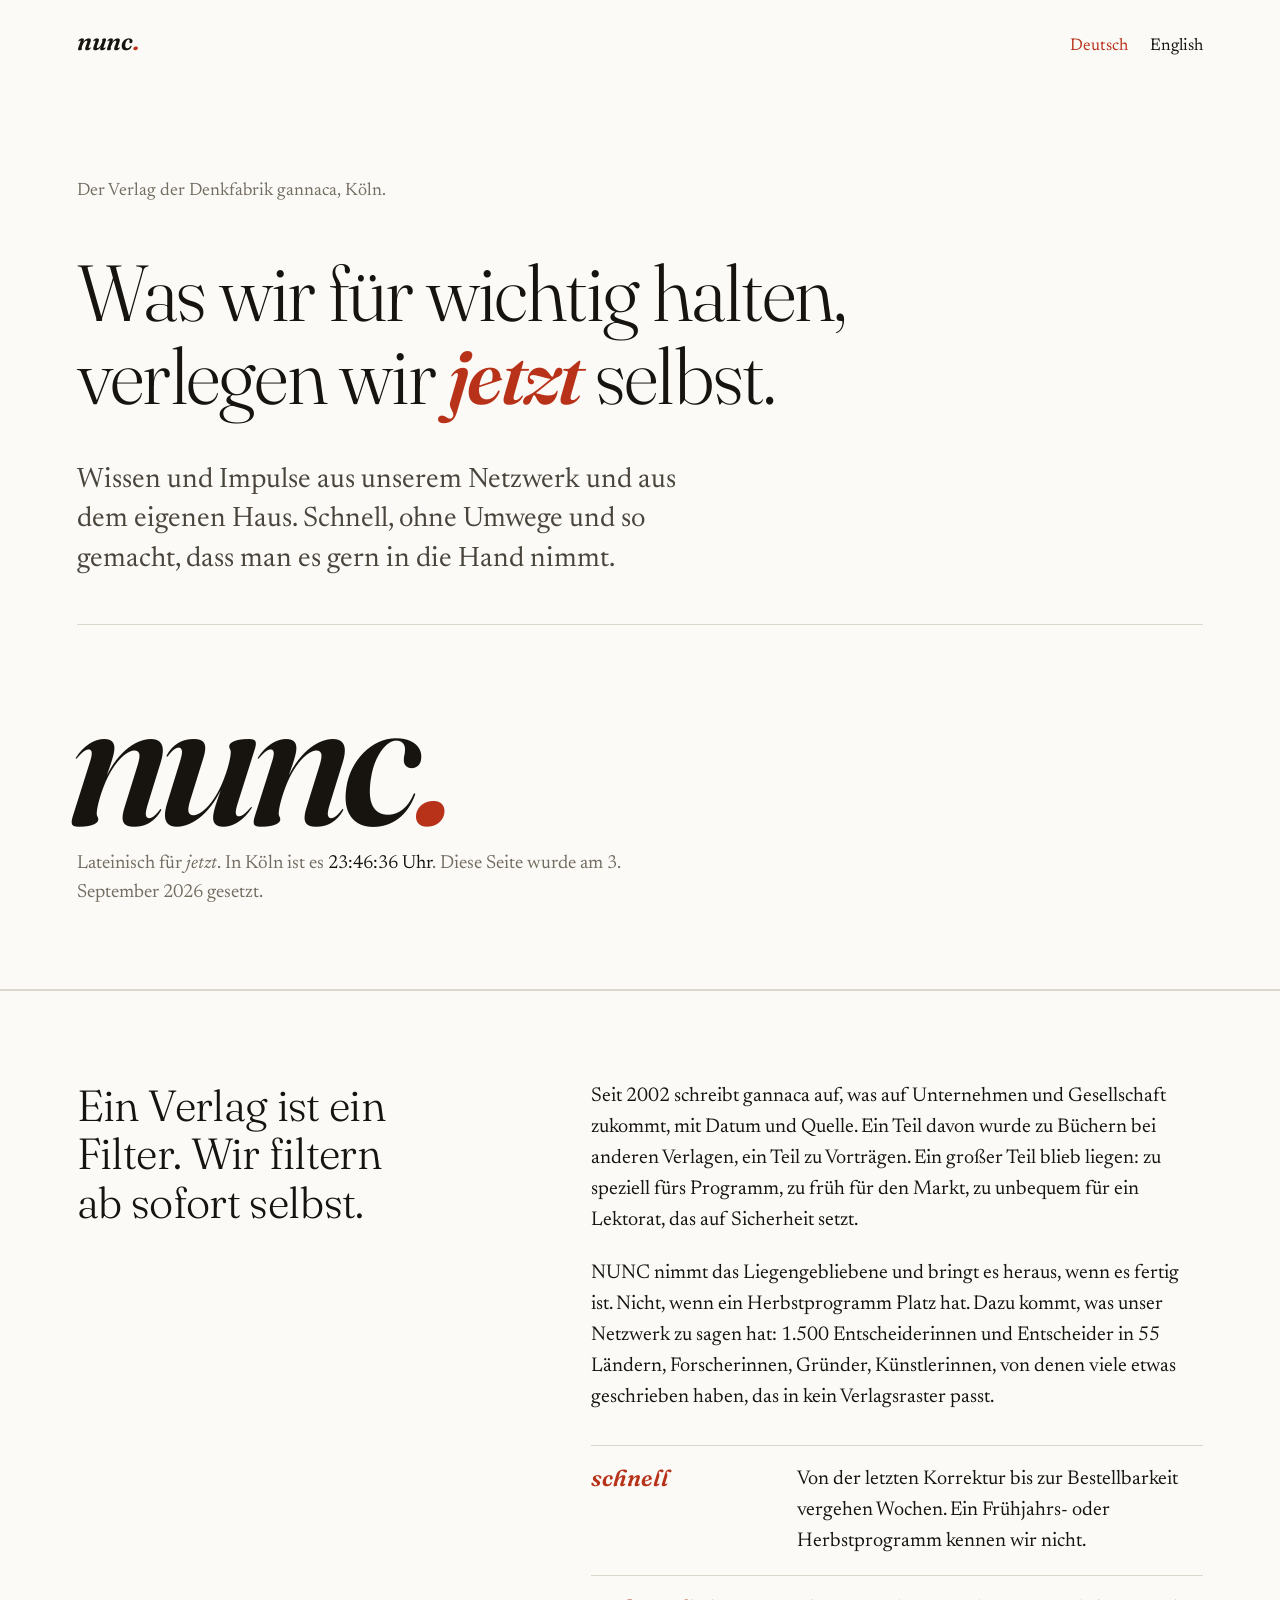
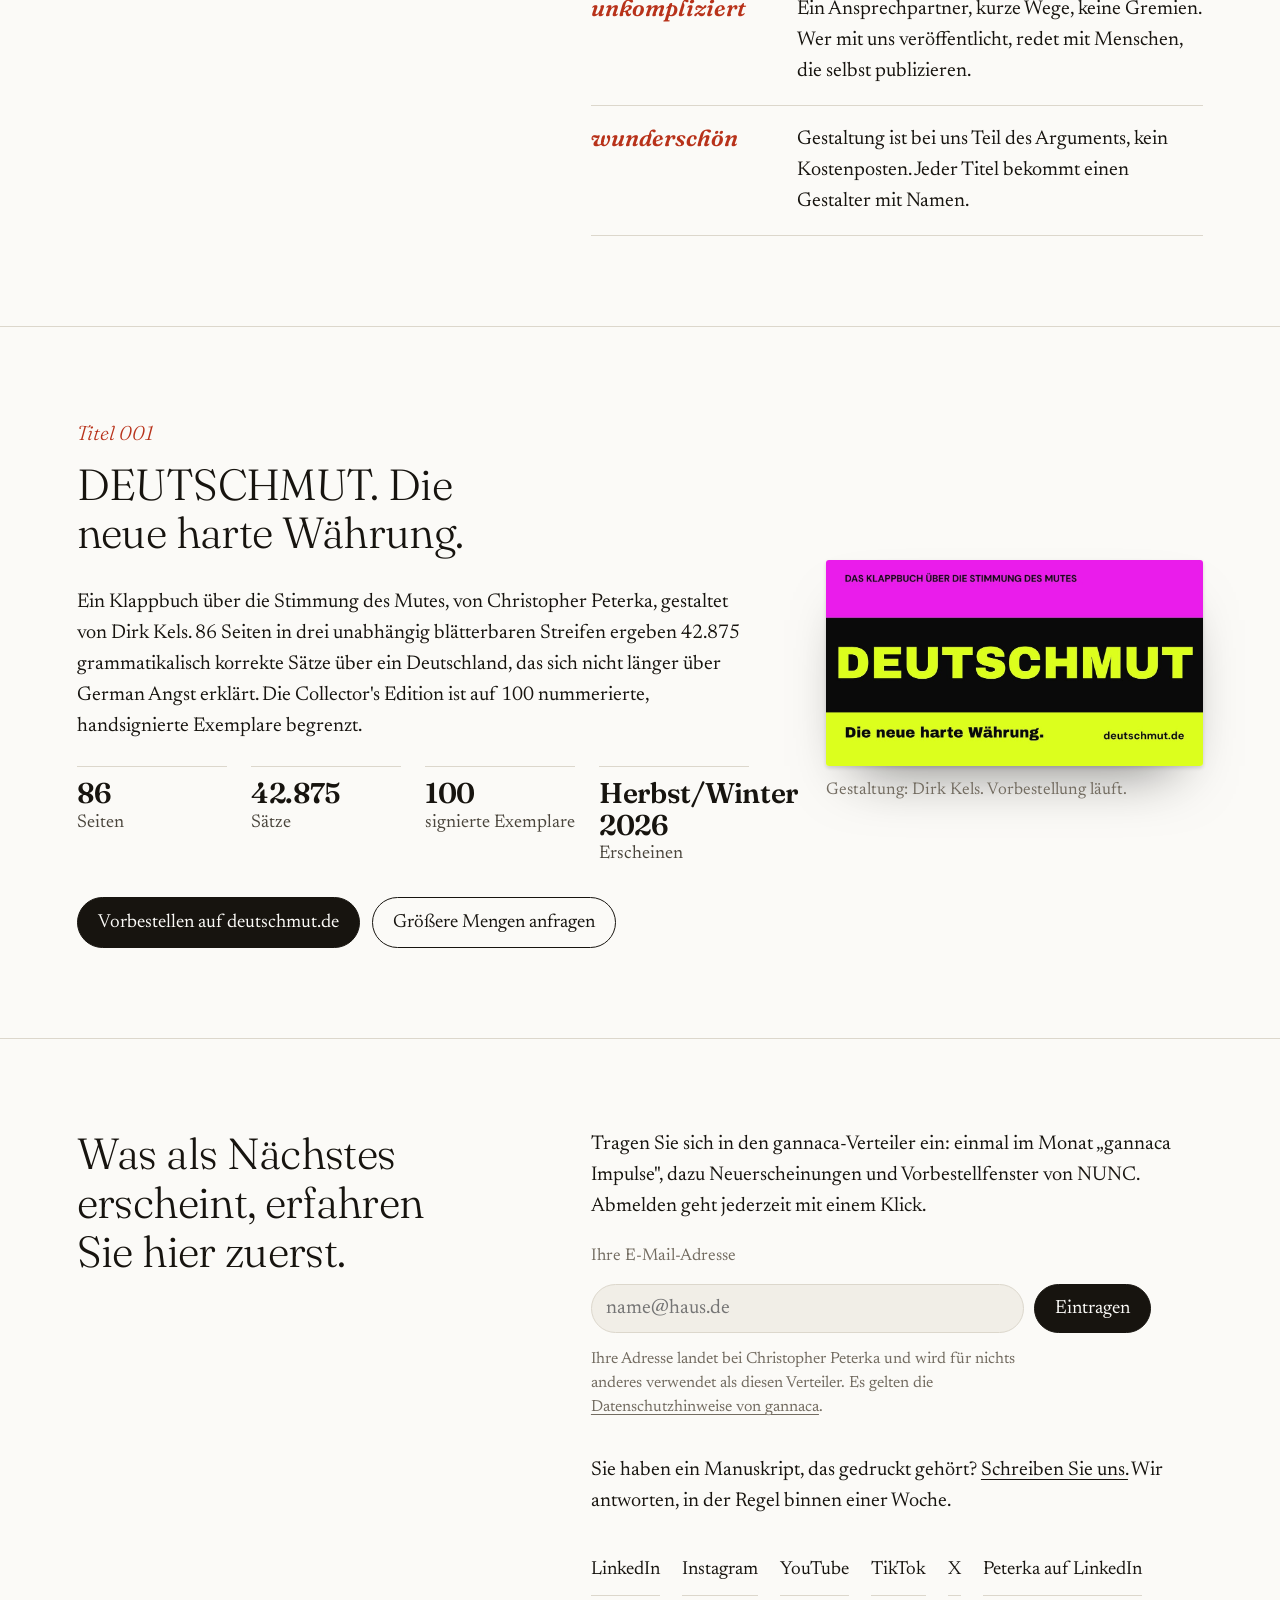
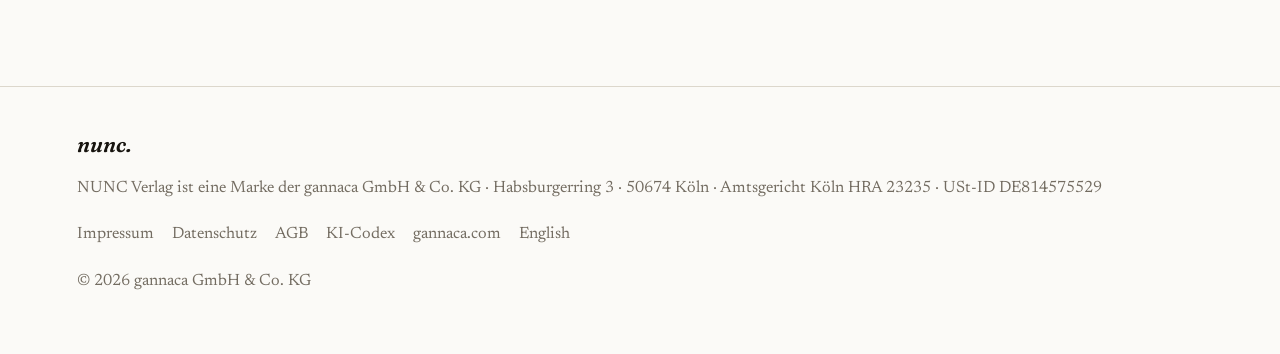
==== index.html @ 0a07e75c "NUNC Verlag: Teaser-Site nunc.gannaca.com (DE/EN, Netlify Forms, self-hosted fonts)" ====
<!doctype html>
<html lang="de">
<head>
  <meta charset="utf-8">
  <meta name="viewport" content="width=device-width, initial-scale=1, viewport-fit=cover">
  <title>NUNC Verlag · Was wir für wichtig halten, verlegen wir jetzt selbst.</title>
  <meta name="description" content="NUNC ist der Verlag der Denkfabrik gannaca: Wissen und Impulse aus dem Netzwerk und aus dem eigenen Haus, schnell und schön gemacht. Erster Titel: DEUTSCHMUT.">
  <link rel="canonical" href="https://nunc.gannaca.com/">
  <link rel="alternate" hreflang="de" href="https://nunc.gannaca.com/">
  <link rel="alternate" hreflang="en" href="https://nunc.gannaca.com/en/">
  <link rel="alternate" hreflang="x-default" href="https://nunc.gannaca.com/">
  <meta name="theme-color" content="#fbfaf7" media="(prefers-color-scheme: light)">
  <meta name="theme-color" content="#121110" media="(prefers-color-scheme: dark)">
  <meta property="og:type" content="website">
  <meta property="og:site_name" content="NUNC Verlag · gannaca">
  <meta property="og:title" content="NUNC Verlag · Was wir für wichtig halten, verlegen wir jetzt selbst.">
  <meta property="og:description" content="Der Verlag der Denkfabrik gannaca. Erster Titel: DEUTSCHMUT, die neue harte Währung.">
  <meta property="og:url" content="https://nunc.gannaca.com/">
  <meta property="og:image" content="https://nunc.gannaca.com/assets/img/og.jpg">
  <meta property="og:locale" content="de_DE">
  <meta name="twitter:card" content="summary_large_image">
  <link rel="icon" href="/assets/img/favicon.svg" type="image/svg+xml">
  <link rel="preload" href="/assets/fonts/fraunces-italic-600-latin.woff2" as="font" type="font/woff2" crossorigin>
  <link rel="preload" href="/assets/fonts/fraunces-normal-300-latin.woff2" as="font" type="font/woff2" crossorigin>
  <link rel="stylesheet" href="/assets/nunc.css">
</head>
<body>
<a class="skip" href="#main">Zum Inhalt</a>

<header class="top">
  <a class="mark" href="/" aria-label="NUNC Verlag, Startseite">nunc<span>.</span></a>
  <nav aria-label="Sprache">
    <a href="/" aria-current="page" lang="de">Deutsch</a>
    <a href="/en/" lang="en">English</a>
  </nav>
</header>

<main id="main">

  <section class="hero" aria-labelledby="h1">
    <p class="kicker seq">Der Verlag der Denkfabrik gannaca, Köln.</p>
    <h1 id="h1" class="seq">Was wir für wichtig halten, verlegen wir <em>jetzt</em> selbst.</h1>
    <p class="lede seq">Wissen und Impulse aus unserem Netzwerk und aus dem eigenen Haus. Schnell, ohne Umwege und so gemacht, dass man es gern in die Hand nimmt.</p>
    <div class="nunc seq">
      <p class="word" aria-hidden="true">nunc<i>.</i></p>
      <p class="colophon">Lateinisch für <i>jetzt</i>. In Köln ist es <time id="clock" datetime="">gleich so weit</time>. Diese Seite wurde am 3. September 2026 gesetzt.</p>
    </div>
  </section>

  <section aria-labelledby="h-warum">
    <div class="two">
      <h2 id="h-warum" class="reveal">Ein Verlag ist ein Filter. Wir filtern ab sofort selbst.</h2>
      <div class="reveal">
        <p>Seit 2002 schreibt gannaca auf, was auf Unternehmen und Gesellschaft zukommt, mit Datum und Quelle. Ein Teil davon wurde zu Büchern bei anderen Verlagen, ein Teil zu Vorträgen. Ein großer Teil blieb liegen: zu speziell fürs Programm, zu früh für den Markt, zu unbequem für ein Lektorat, das auf Sicherheit setzt.</p>
        <p>NUNC nimmt das Liegengebliebene und bringt es heraus, wenn es fertig ist. Nicht, wenn ein Herbstprogramm Platz hat. Dazu kommt, was unser Netzwerk zu sagen hat: 1.500 Entscheiderinnen und Entscheider in 55 Ländern, Forscherinnen, Gründer, Künstlerinnen, von denen viele etwas geschrieben haben, das in kein Verlagsraster passt.</p>
        <ul class="claims">
          <li><b>schnell</b><span>Von der letzten Korrektur bis zur Bestellbarkeit vergehen Wochen. Ein Frühjahrs- oder Herbstprogramm kennen wir nicht.</span></li>
          <li><b>unkompliziert</b><span>Ein Ansprechpartner, kurze Wege, keine Gremien. Wer mit uns veröffentlicht, redet mit Menschen, die selbst publizieren.</span></li>
          <li><b>wunderschön</b><span>Gestaltung ist bei uns Teil des Arguments, kein Kostenposten. Jeder Titel bekommt einen Gestalter mit Namen.</span></li>
        </ul>
      </div>
    </div>
  </section>

  <section aria-labelledby="h-titel">
    <div class="title-block">
      <div class="reveal">
        <p class="ordinal">Titel 001</p>
        <h2 id="h-titel">DEUTSCHMUT. Die neue harte Währung.</h2>
        <p>Ein Klappbuch über die Stimmung des Mutes, von Christopher Peterka, gestaltet von Dirk Kels. 86 Seiten in drei unabhängig blätterbaren Streifen ergeben 42.875 grammatikalisch korrekte Sätze über ein Deutschland, das sich nicht länger über German Angst erklärt. Die Collector's Edition ist auf 100 nummerierte, handsignierte Exemplare begrenzt.</p>
        <ul class="facts" aria-label="Eckdaten">
          <li><strong>86</strong>Seiten</li>
          <li><strong>42.875</strong>Sätze</li>
          <li><strong>100</strong>signierte Exemplare</li>
          <li><strong>Herbst/Winter 2026</strong>Erscheinen</li>
        </ul>
        <div class="actions">
          <a class="btn" href="https://www.deutschmut.de" target="_blank" rel="noopener">Vorbestellen auf deutschmut.de</a>
          <a class="btn ghost" href="mailto:peterka@gannaca.com?subject=DEUTSCHMUT%20%C2%B7%20gr%C3%B6%C3%9Fere%20Mengen">Größere Mengen anfragen</a>
        </div>
      </div>
      <figure class="cover reveal">
        <a href="https://www.deutschmut.de" target="_blank" rel="noopener"><img src="/assets/img/deutschmut_cover.jpg" width="1200" height="655" alt="Cover von DEUTSCHMUT, Die neue harte Währung, ein Klappbuch von Christopher Peterka" loading="lazy" decoding="async"></a>
        <figcaption>Gestaltung: Dirk Kels. Vorbestellung läuft.</figcaption>
      </figure>
    </div>
  </section>

  <section aria-labelledby="h-nl">
    <div class="two">
      <h2 id="h-nl" class="reveal">Was als Nächstes erscheint, erfahren Sie hier zuerst.</h2>
      <div class="reveal">
        <p>Tragen Sie sich in den gannaca-Verteiler ein: einmal im Monat „gannaca Impulse", dazu Neuerscheinungen und Vorbestellfenster von NUNC. Abmelden geht jederzeit mit einem Klick.</p>
        <form class="nl" name="newsletter" method="POST" action="/danke/" data-netlify="true" netlify-honeypot="bot-field">
          <input type="hidden" name="form-name" value="newsletter">
          <input type="hidden" name="source" value="nunc.gannaca.com">
          <input type="hidden" name="language" value="de">
          <p class="hp" aria-hidden="true"><label>Bitte leer lassen: <input name="bot-field" tabindex="-1" autocomplete="off"></label></p>
          <label for="email">Ihre E-Mail-Adresse</label>
          <div class="row">
            <input id="email" type="email" name="email" inputmode="email" autocomplete="email" required placeholder="name@haus.de">
            <button class="btn" type="submit">Eintragen</button>
          </div>
          <small>Ihre Adresse landet bei Christopher Peterka und wird für nichts anderes verwendet als diesen Verteiler. Es gelten die <a href="https://gannaca.com/datenschutz/">Datenschutzhinweise von gannaca</a>.</small>
        </form>
        <p style="margin-top:36px">Sie haben ein Manuskript, das gedruckt gehört? <a href="mailto:peterka@gannaca.com?subject=NUNC%20%C2%B7%20Manuskript">Schreiben Sie uns.</a> Wir antworten, in der Regel binnen einer Woche.</p>
        <ul class="socials" aria-label="gannaca in den sozialen Netzwerken">
          <li><a href="https://de.linkedin.com/company/gannaca-global-think-tank-group" target="_blank" rel="noopener">LinkedIn</a></li>
          <li><a href="https://www.instagram.com/gannacathinktank/" target="_blank" rel="noopener">Instagram</a></li>
          <li><a href="https://www.youtube.com/@gannaca6821" target="_blank" rel="noopener">YouTube</a></li>
          <li><a href="https://www.tiktok.com/@gannaca" target="_blank" rel="noopener">TikTok</a></li>
          <li><a href="https://x.com/c_peterka" target="_blank" rel="noopener">X</a></li>
          <li><a href="https://www.linkedin.com/in/christopherpeterka/" target="_blank" rel="noopener">Peterka auf LinkedIn</a></li>
        </ul>
      </div>
    </div>
  </section>

</main>

<footer>
  <div class="mark">nunc.</div>
  <div>NUNC Verlag ist eine Marke der gannaca GmbH &amp; Co. KG · Habsburgerring 3 · 50674 Köln · Amtsgericht Köln HRA 23235 · USt-ID DE814575529</div>
  <div class="legal">
    <a href="https://gannaca.com/impressum/">Impressum</a>
    <a href="https://gannaca.com/datenschutz/">Datenschutz</a>
    <a href="https://gannaca.com/agb/">AGB</a>
    <a href="https://gannaca.com/ki-codex/">KI-Codex</a>
    <a href="https://gannaca.com/">gannaca.com</a>
    <a href="/en/" lang="en">English</a>
  </div>
  <div>© 2026 gannaca GmbH &amp; Co. KG</div>
</footer>

<script>
(function () {
  var el = document.getElementById('clock');
  if (el) {
    var fmt = new Intl.DateTimeFormat('de-DE', { hour: '2-digit', minute: '2-digit', second: '2-digit', timeZone: 'Europe/Berlin' });
    function tick() { var d = new Date(); el.textContent = fmt.format(d) + ' Uhr'; el.setAttribute('datetime', d.toISOString()); }
    tick(); setInterval(tick, 1000);
  }
  var reduce = window.matchMedia('(prefers-reduced-motion: reduce)').matches;
  var items = document.querySelectorAll('.reveal');
  if (reduce || !('IntersectionObserver' in window)) { return; }
  items.forEach(function (n) { n.classList.add('pre'); });
  var io = new IntersectionObserver(function (entries) {
    entries.forEach(function (e, i) {
      if (e.isIntersecting) { setTimeout(function () { e.target.classList.remove('pre'); e.target.classList.add('in'); }, (i % 3) * 90); io.unobserve(e.target); }
    });
  }, { rootMargin: '0px 0px -10% 0px', threshold: 0.12 });
  items.forEach(function (n) { io.observe(n); });
})();
</script>
</body>
</html>
---- assets/nunc.css ----
@import url("/assets/fonts/fonts.css");

:root {
  --paper: #fbfaf7;
  --paper-2: #f1eee7;
  --ink: #17140f;
  --ink-2: #4a453c;
  --muted: #736c61;
  --rule: #dcd7cc;
  --rubrum: #b8321a;
  --rubrum-ink: #8e2412;
  --font-display: "Fraunces", Georgia, serif;
  --font-text: "Newsreader", Georgia, "Times New Roman", serif;
  --measure: 62ch;
  --gutter: clamp(20px, 6vw, 96px);
}
@media (prefers-color-scheme: dark) {
  :root {
    --paper: #121110;
    --paper-2: #1c1a17;
    --ink: #ede8df;
    --ink-2: #c9c2b5;
    --muted: #948c7e;
    --rule: #2c2925;
    --rubrum: #e2532f;
    --rubrum-ink: #f07a5b;
  }
}

* { box-sizing: border-box; }
html { scroll-behavior: smooth; -webkit-text-size-adjust: 100%; }
body {
  margin: 0;
  background: var(--paper);
  color: var(--ink);
  font-family: var(--font-text);
  font-size: clamp(17px, 1.05vw + 12px, 20px);
  line-height: 1.55;
  font-optical-sizing: auto;
  font-feature-settings: "kern", "liga", "onum";
}
a { color: inherit; text-decoration-thickness: 1px; text-underline-offset: 0.18em; }
a:hover { color: var(--rubrum); }
a:focus-visible, button:focus-visible, input:focus-visible {
  outline: 2px solid var(--rubrum);
  outline-offset: 3px;
  border-radius: 2px;
}
::selection { background: var(--rubrum); color: #fff; }

.skip { position: absolute; left: -999px; top: 8px; background: var(--ink); color: var(--paper); padding: 8px 12px; }
.skip:focus { left: 8px; z-index: 50; }

/* ---------- header ---------- */
.top {
  display: flex; align-items: baseline; justify-content: space-between;
  padding: 22px var(--gutter) 0;
  font-size: 0.85em;
}
.top .mark { font-family: var(--font-display); font-style: italic; font-weight: 600; font-size: 1.45em; letter-spacing: -0.01em; text-decoration: none; }
.top .mark span { color: var(--rubrum); }
.top nav { display: flex; gap: 22px; }
.top nav a { text-decoration: none; padding: 10px 0; }
.top nav a[aria-current] { color: var(--rubrum); }

/* ---------- hero ---------- */
.hero {
  padding: clamp(56px, 12vh, 140px) var(--gutter) clamp(48px, 9vh, 110px);
  display: grid;
  grid-template-columns: minmax(0, 1fr);
  gap: clamp(28px, 5vh, 56px);
  border-bottom: 1px solid var(--rule);
}
.hero .kicker { margin: 0; color: var(--muted); font-size: 0.9em; }
.hero h1 {
  font-family: var(--font-display);
  font-weight: 300;
  font-size: clamp(2.2rem, 6.2vw, 5.4rem);
  line-height: 1.04;
  letter-spacing: -0.022em;
  margin: 0;
  max-width: 18ch;
  text-wrap: balance;
}
.hero h1 em { font-style: italic; font-weight: 600; color: var(--rubrum); }
.hero .lede {
  font-size: clamp(1.05em, 1.4vw + 0.6em, 1.4em);
  line-height: 1.4;
  max-width: 40ch;
  margin: 0;
  color: var(--ink-2);
}
.nunc {
  display: grid; gap: 6px;
  padding-top: clamp(24px, 5vh, 48px);
  border-top: 1px solid var(--rule);
}
.nunc .word {
  font-family: var(--font-display);
  font-style: italic; font-weight: 600;
  font-size: clamp(4.4rem, 15vw, 15rem);
  line-height: 0.9;
  letter-spacing: -0.04em;
  margin: 0 0 0 -0.04em;
}
.nunc .word i { color: var(--rubrum); font-style: inherit; }
.nunc .colophon { margin: 0; color: var(--muted); font-size: 0.95em; font-variant-numeric: tabular-nums; }
.nunc .colophon time { color: var(--ink); }

/* ---------- sections ---------- */
section { padding: clamp(56px, 10vh, 120px) var(--gutter); }
section + section { border-top: 1px solid var(--rule); }
h2 {
  font-family: var(--font-display);
  font-weight: 300;
  font-size: clamp(1.7rem, 3.4vw, 2.8rem);
  line-height: 1.12;
  letter-spacing: -0.015em;
  margin: 0 0 0.7em;
  max-width: 24ch;
  text-wrap: balance;
}
p { margin: 0 0 1.1em; max-width: var(--measure); }
p:last-child { margin-bottom: 0; }
.two { display: grid; grid-template-columns: minmax(0, 1fr); gap: 40px; }
@media (min-width: 900px) {
  .two { grid-template-columns: 5fr 7fr; gap: clamp(40px, 6vw, 96px); align-items: start; }
  .two > h2 { position: sticky; top: 32px; }
}

/* Drei Eigenschaften als Marginalien */
.claims { list-style: none; margin: 32px 0 0; padding: 0; display: grid; gap: 0; border-top: 1px solid var(--rule); max-width: var(--measure); }
.claims li { display: grid; grid-template-columns: 9.5em 1fr; gap: 16px; padding: 18px 0; border-bottom: 1px solid var(--rule); }
.claims b { font-family: var(--font-display); font-style: italic; font-weight: 600; color: var(--rubrum); font-size: 1.15em; line-height: 1.3; }
@media (max-width: 560px) { .claims li { grid-template-columns: 1fr; gap: 4px; } }

/* ---------- first title ---------- */
.title-block { display: grid; gap: 36px; }
@media (min-width: 900px) { .title-block { grid-template-columns: 7fr 5fr; gap: clamp(40px, 6vw, 96px); align-items: center; } }
.cover {
  position: relative; margin: 0;
  transform: rotate(-1.5deg);
  transition: transform 300ms ease-out;
}
.cover img { width: 100%; height: auto; display: block; border-radius: 3px; box-shadow: 0 30px 60px -30px rgba(0,0,0,.55), 0 2px 4px rgba(0,0,0,.15); }
.cover:hover { transform: rotate(0deg) translateY(-2px); }
.cover figcaption { margin-top: 12px; font-size: 0.85em; color: var(--muted); }
.facts { list-style: none; padding: 0; margin: 24px 0 0; display: grid; grid-template-columns: repeat(auto-fit, minmax(150px, 1fr)); gap: 18px 24px; max-width: var(--measure); }
.facts li { border-top: 1px solid var(--rule); padding-top: 10px; font-size: 0.92em; color: var(--ink-2); }
.facts strong { display: block; font-family: var(--font-display); font-weight: 600; font-size: 1.55em; line-height: 1.1; color: var(--ink); letter-spacing: -0.01em; }
.ordinal { color: var(--rubrum); font-family: var(--font-display); font-style: italic; margin: 0 0 12px; }

/* ---------- buttons ---------- */
.btn {
  display: inline-flex; align-items: center; gap: 10px;
  min-height: 48px; padding: 10px 20px;
  border: 1.5px solid var(--ink); border-radius: 999px;
  background: var(--ink); color: var(--paper);
  font-family: var(--font-text); font-size: 0.95em; text-decoration: none; cursor: pointer;
  transition: transform 180ms ease-out, background 180ms ease-out, border-color 180ms ease-out, color 180ms ease-out;
}
.btn:hover { background: var(--rubrum); border-color: var(--rubrum); color: #fff; transform: translateY(-1px); }
.btn.ghost { background: transparent; color: var(--ink); }
.btn.ghost:hover { background: transparent; color: var(--rubrum); }
.actions { display: flex; flex-wrap: wrap; gap: 12px; margin-top: 28px; }

/* ---------- newsletter ---------- */
.nl { display: grid; gap: 14px; max-width: 560px; margin-top: 8px; }
.nl label { font-size: 0.85em; color: var(--muted); }
.nl .row { display: flex; gap: 10px; flex-wrap: wrap; }
.nl input[type="email"] {
  flex: 1 1 260px; min-height: 48px; padding: 8px 14px;
  font: inherit; font-size: 1em;
  color: var(--ink); background: var(--paper-2);
  border: 1.5px solid var(--rule); border-radius: 999px;
  transition: border-color 180ms ease-out;
}
.nl input[type="email"]:focus { border-color: var(--rubrum); outline: none; }
.nl small { color: var(--muted); font-size: 0.8em; line-height: 1.5; max-width: 52ch; }
.hp { position: absolute; left: -9999px; }

.socials { list-style: none; padding: 0; margin: 28px 0 0; display: flex; flex-wrap: wrap; gap: 8px 22px; font-size: 0.95em; }
.socials a { text-decoration: none; padding: 10px 0; display: inline-block; border-bottom: 1px solid var(--rule); }
.socials a:hover { border-color: var(--rubrum); }

/* ---------- footer ---------- */
footer {
  border-top: 1px solid var(--rule);
  padding: 40px var(--gutter) 60px;
  font-size: 0.82em; color: var(--muted); line-height: 1.6;
  display: grid; gap: 14px;
}
footer .legal { display: flex; flex-wrap: wrap; gap: 6px 18px; }
footer a { text-decoration: none; padding: 6px 0; display: inline-block; }
footer .mark { font-family: var(--font-display); font-style: italic; font-weight: 600; font-size: 1.3em; color: var(--ink); }

/* ---------- motion ---------- */
.reveal { transition: opacity 480ms ease-out, transform 480ms ease-out; }
.reveal.pre { opacity: 0; transform: translateY(14px); }
.reveal.in { opacity: 1; transform: none; }
.hero .seq { opacity: 0; transform: translateY(10px); animation: rise 600ms ease-out forwards; }
.hero .seq:nth-child(1) { animation-delay: 60ms; }
.hero .seq:nth-child(2) { animation-delay: 220ms; }
.hero .seq:nth-child(3) { animation-delay: 380ms; }
.hero .seq:nth-child(4) { animation-delay: 620ms; }
@keyframes rise { to { opacity: 1; transform: none; } }
.nunc .word i { animation: blink 2.2s steps(1) infinite 1.4s; }
@keyframes blink { 0%, 55% { opacity: 1; } 56%, 60% { opacity: 0.25; } 61%, 100% { opacity: 1; } }

@media (prefers-reduced-motion: reduce) {
  html { scroll-behavior: auto; }
  .reveal, .hero .seq { opacity: 1; transform: none; animation: none; transition: none; }
  .nunc .word i { animation: none; }
  .cover { transform: none; }
  .btn:hover { transform: none; }
}
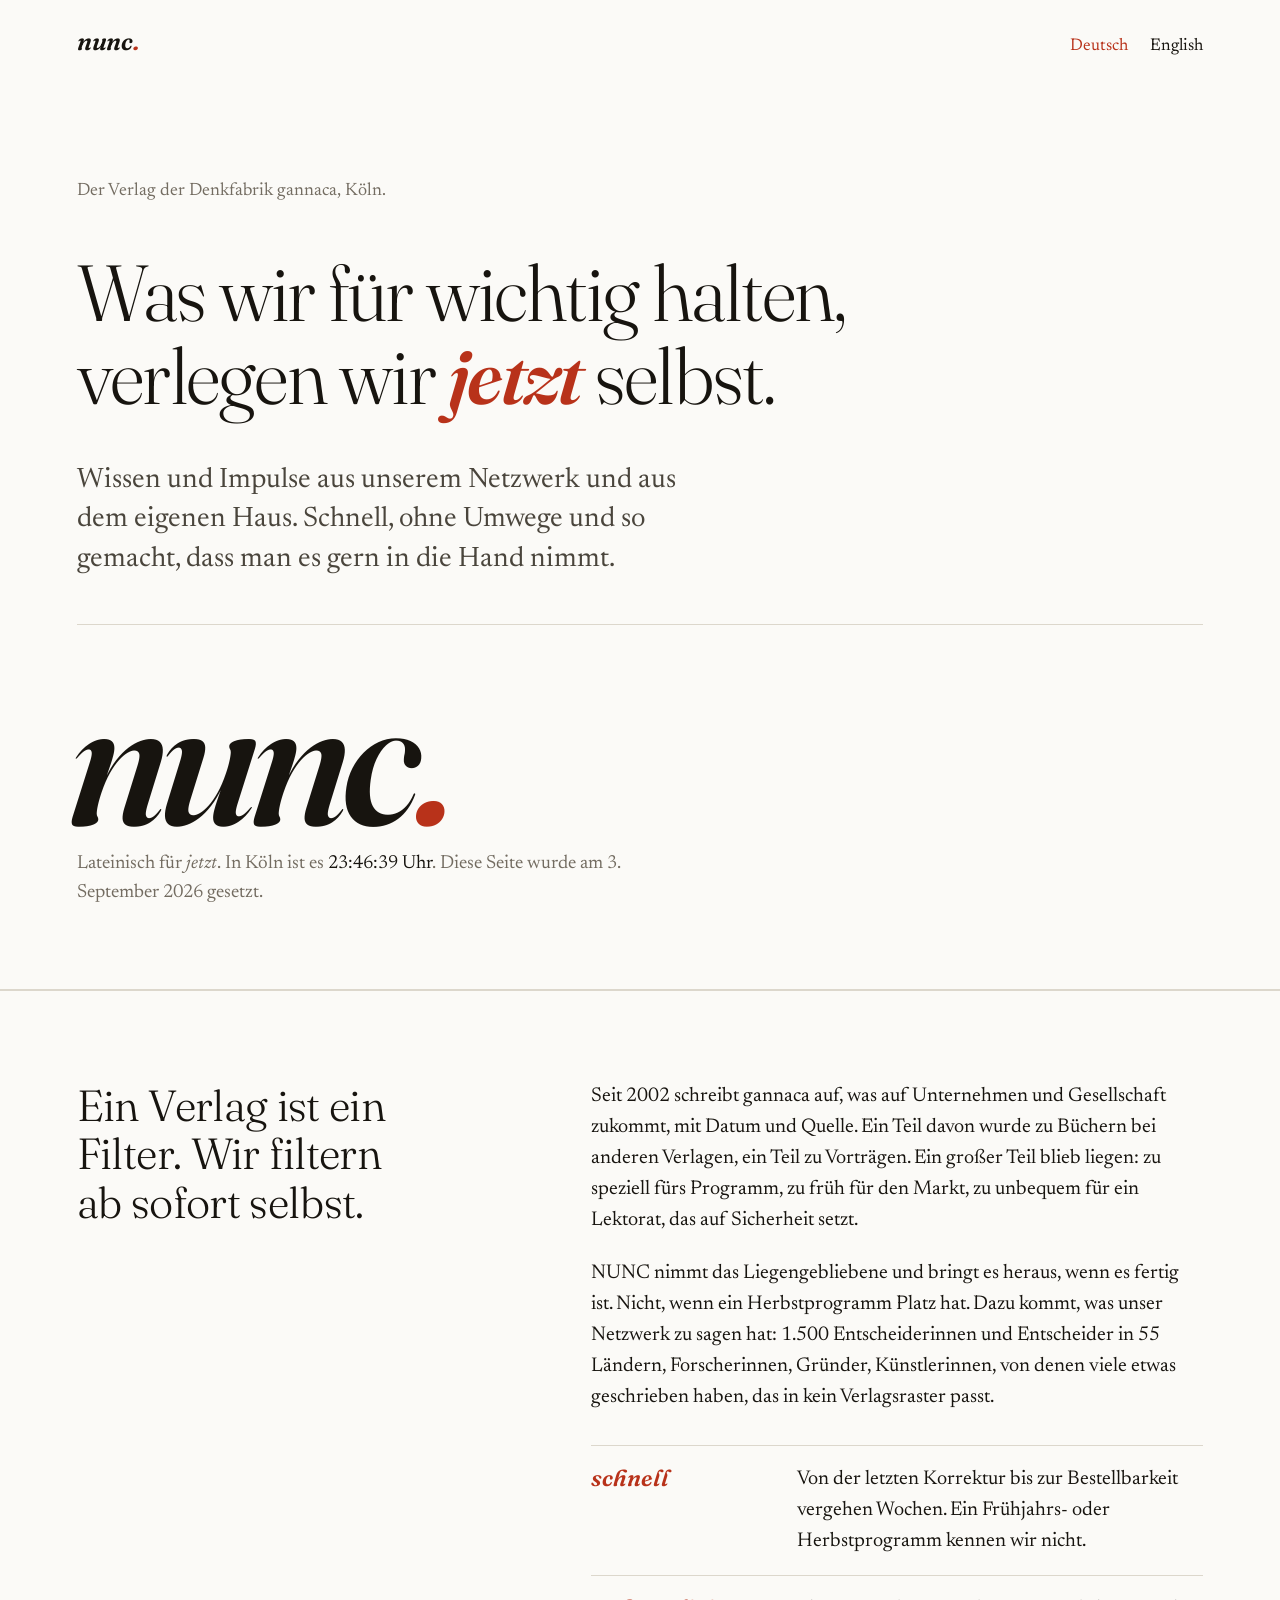
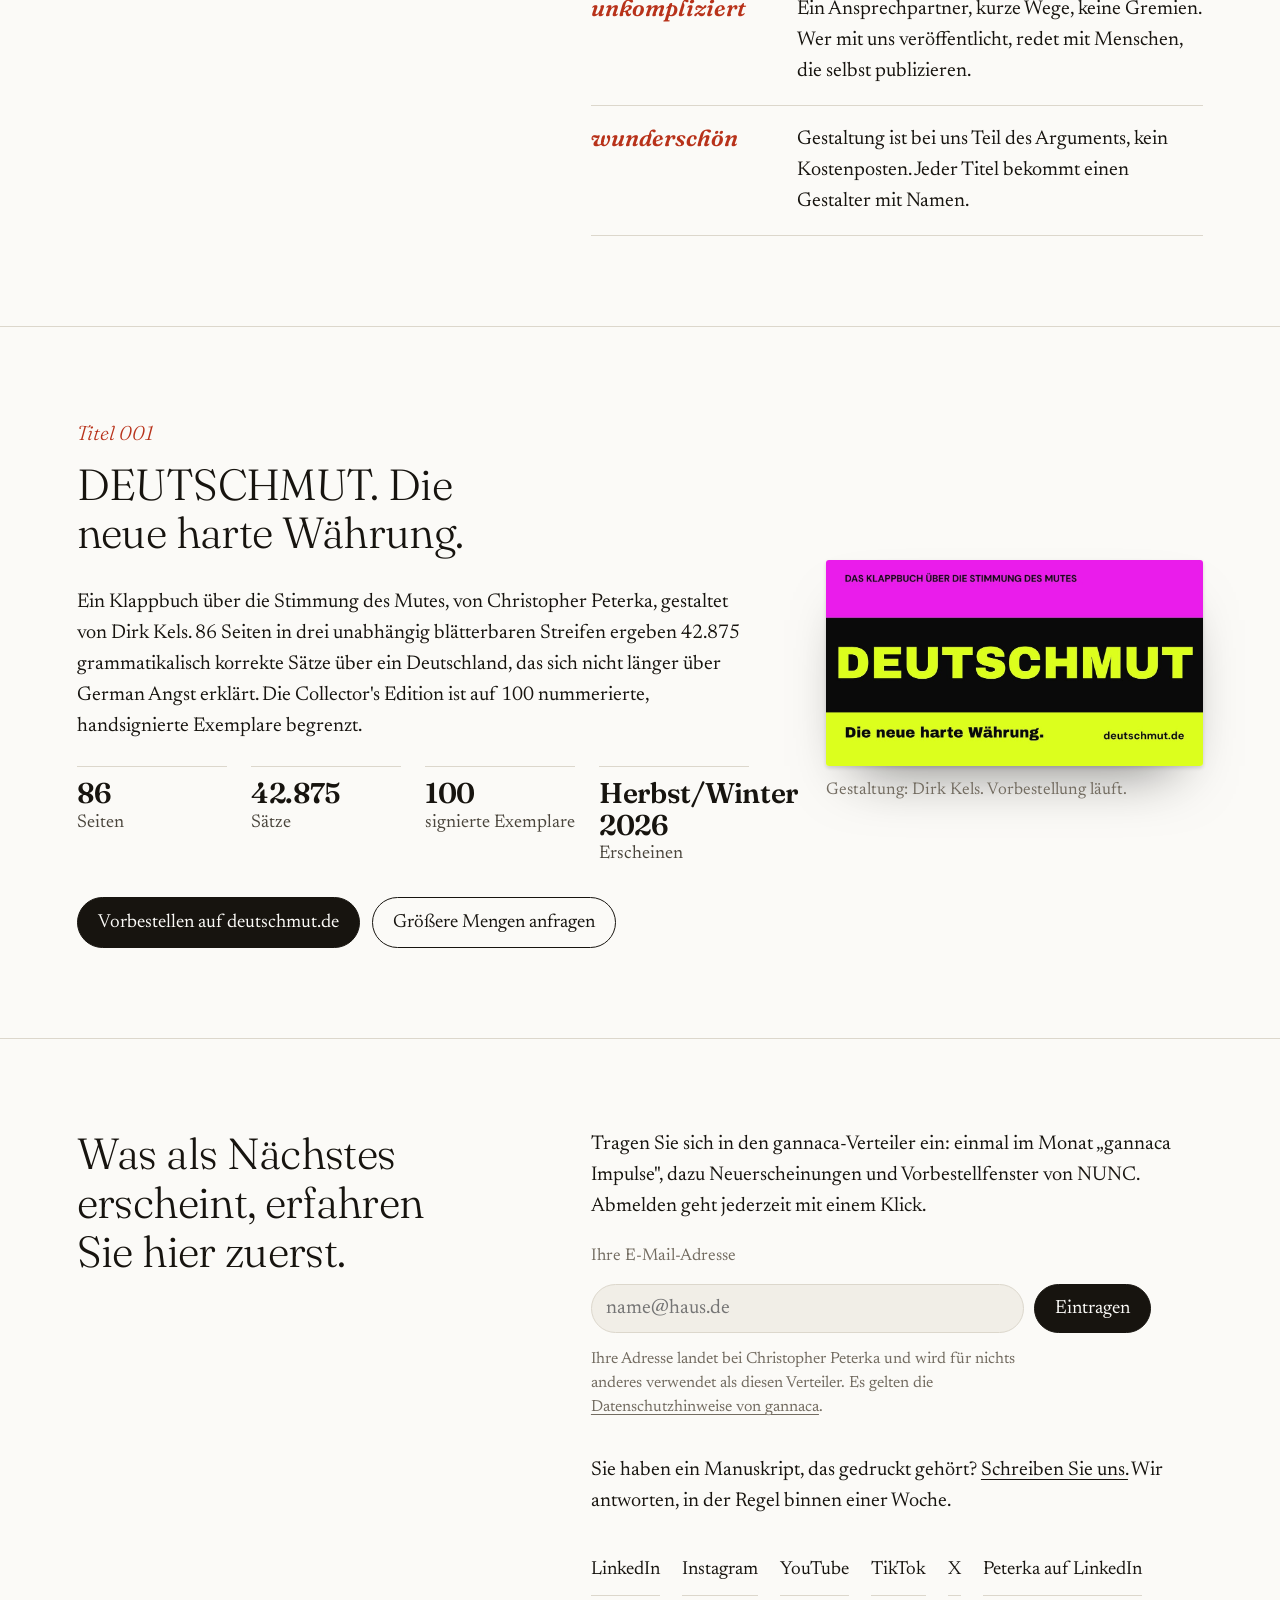
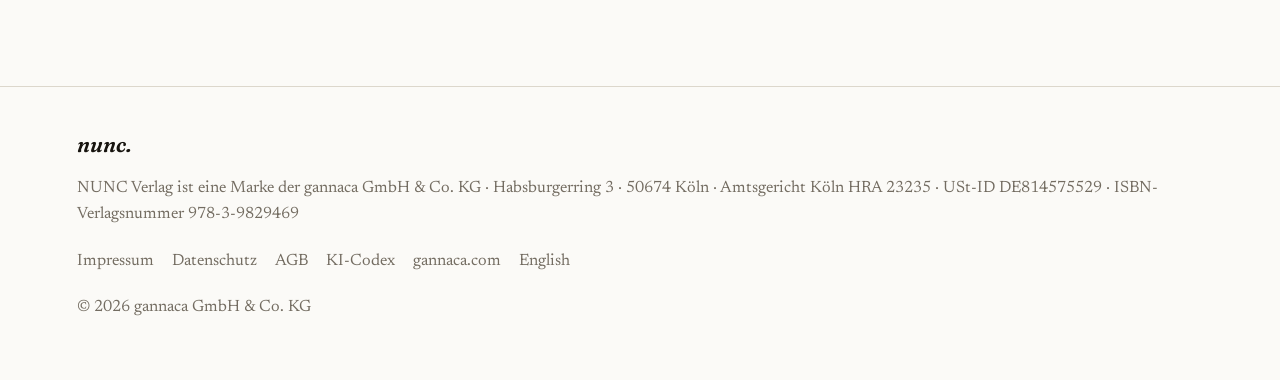
==== commit 213d0621: "Footer: ISBN-Verlagsnummer" ====
--- a/index.html
+++ b/index.html
@@ -120,7 +120,7 @@
 
 <footer>
   <div class="mark">nunc.</div>
-  <div>NUNC Verlag ist eine Marke der gannaca GmbH &amp; Co. KG · Habsburgerring 3 · 50674 Köln · Amtsgericht Köln HRA 23235 · USt-ID DE814575529</div>
+  <div>NUNC Verlag ist eine Marke der gannaca GmbH &amp; Co. KG · Habsburgerring 3 · 50674 Köln · Amtsgericht Köln HRA 23235 · USt-ID DE814575529 · ISBN-Verlagsnummer 978-3-9829469</div>
   <div class="legal">
     <a href="https://gannaca.com/impressum/">Impressum</a>
     <a href="https://gannaca.com/datenschutz/">Datenschutz</a>
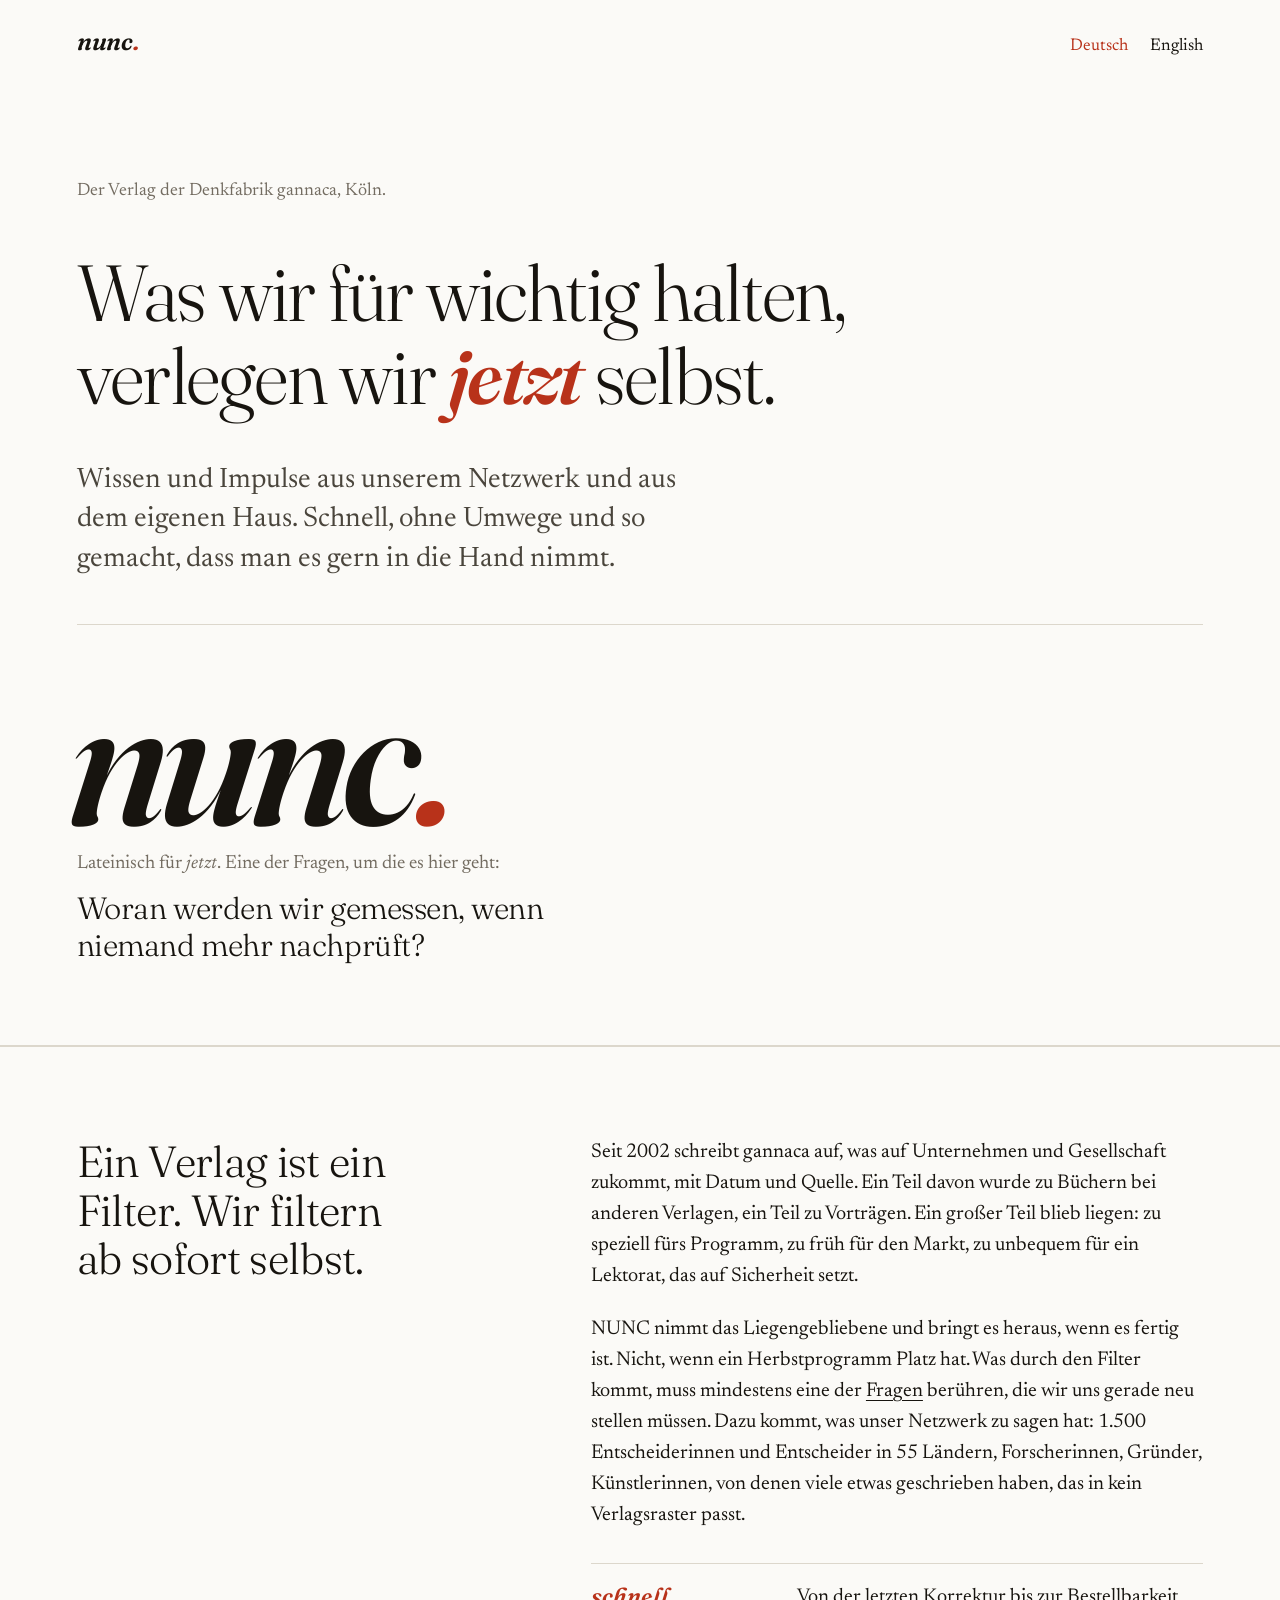
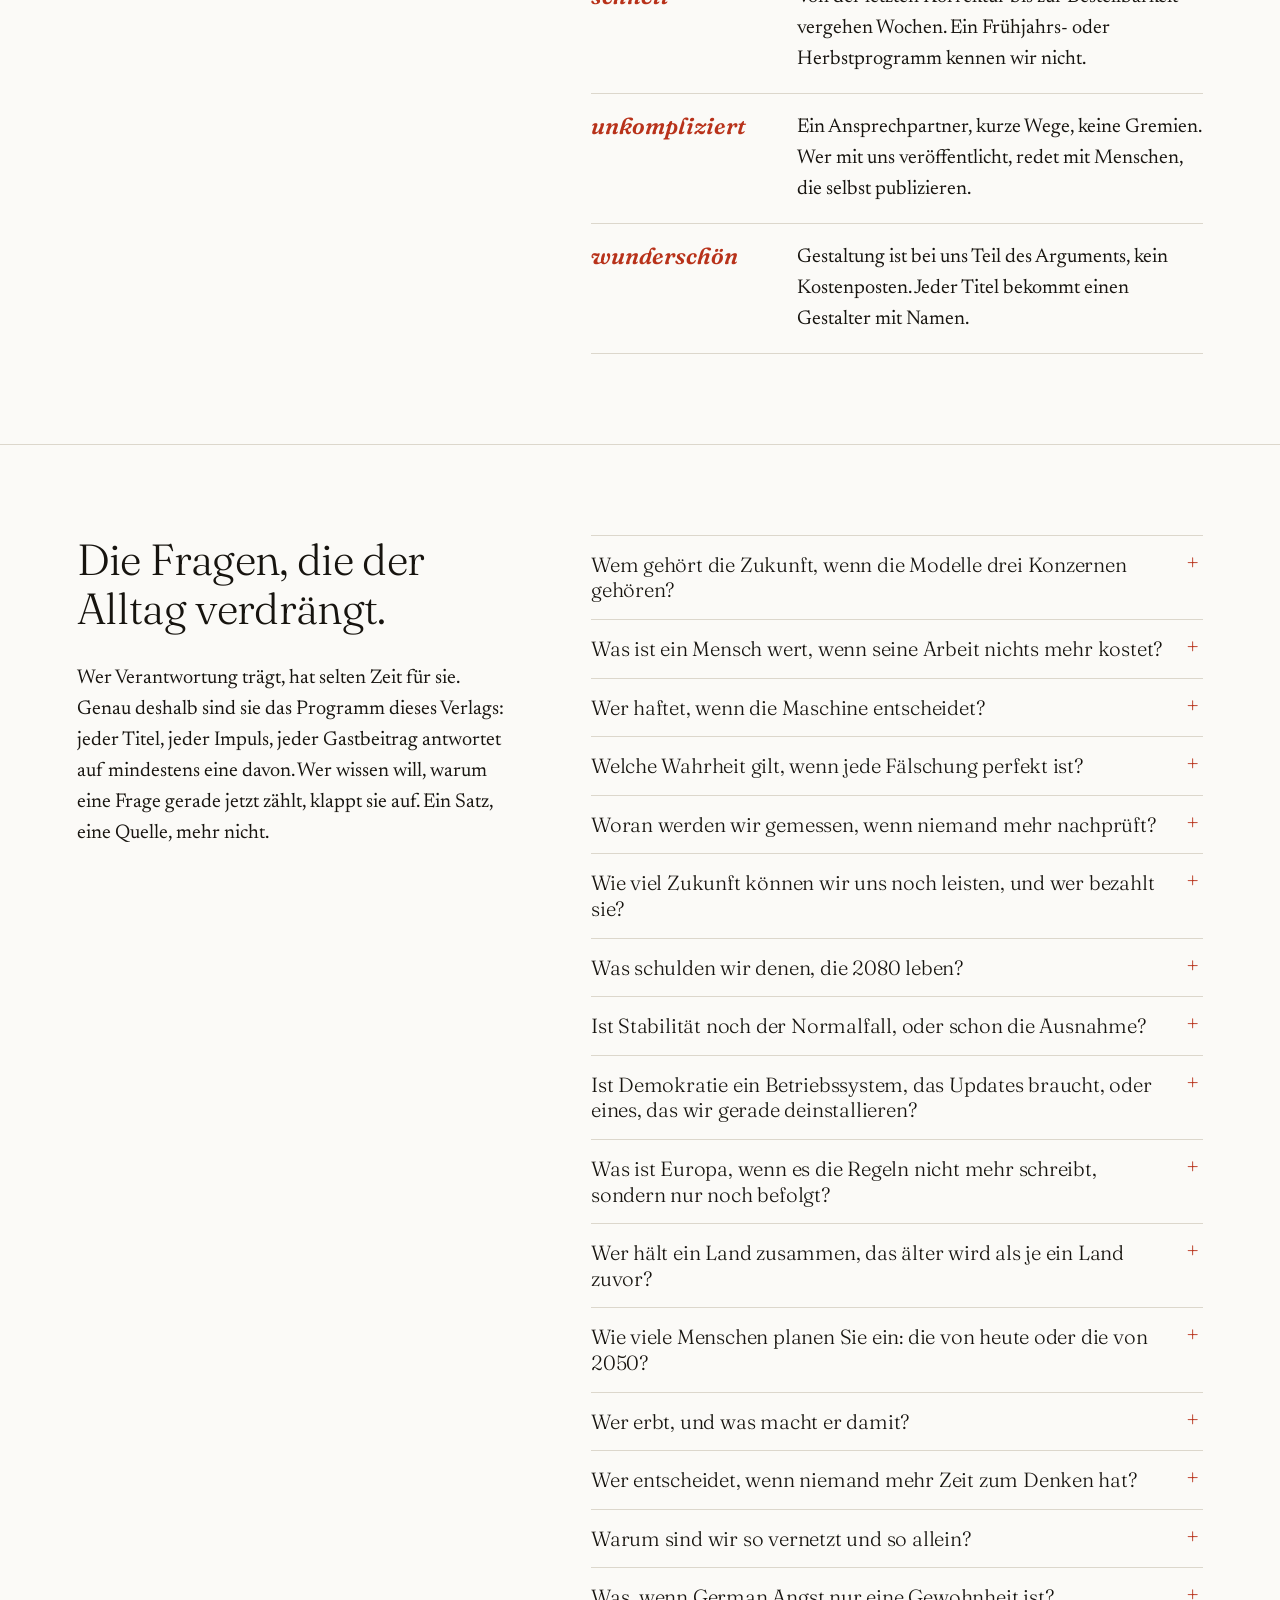
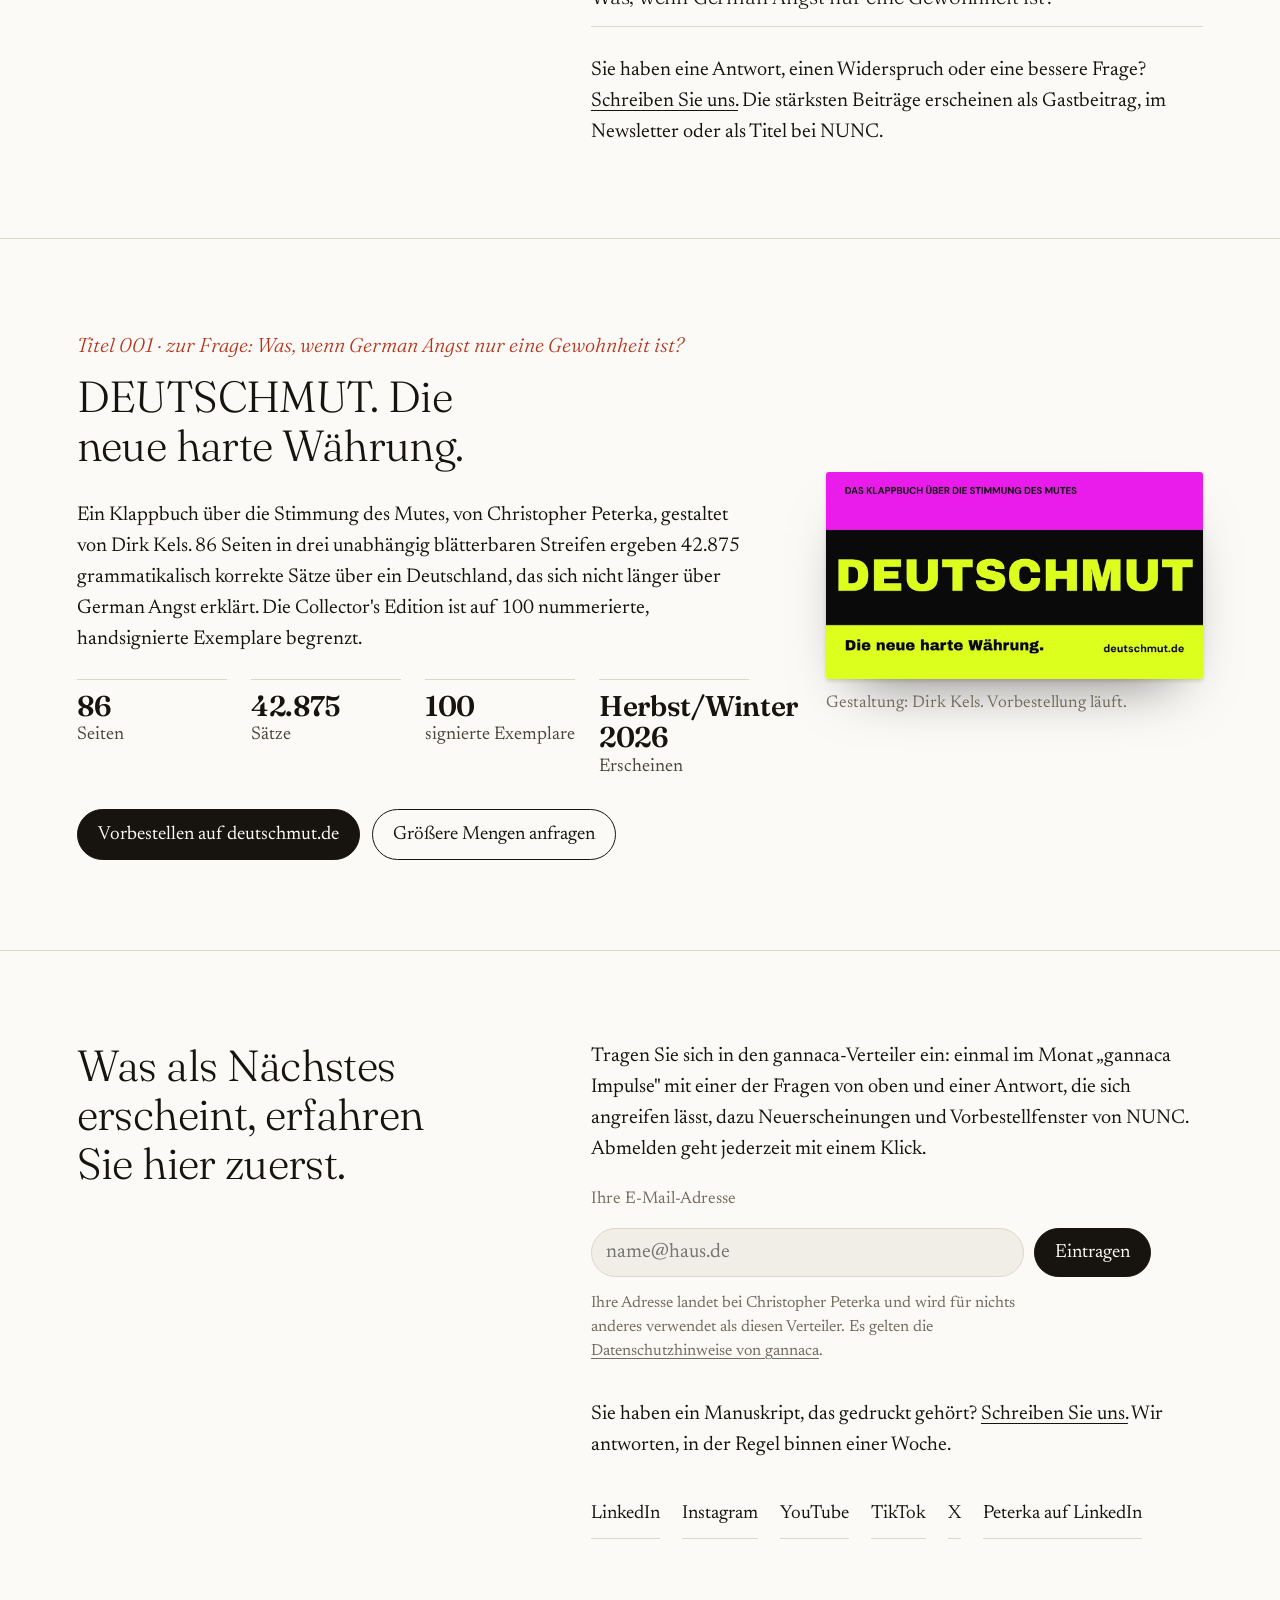
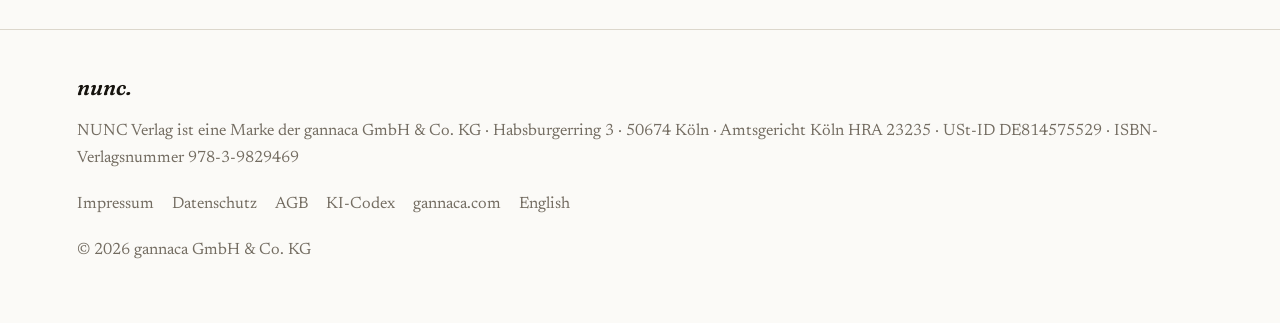
==== commit 8191c647: "Fragen-Register als Leitmotiv: 16 Fragen mit Ein-Satz-Begruendung und Quelle, Hero-Rotor statt Kolop" ====
--- a/index.html
+++ b/index.html
@@ -43,7 +43,8 @@
     <p class="lede seq">Wissen und Impulse aus unserem Netzwerk und aus dem eigenen Haus. Schnell, ohne Umwege und so gemacht, dass man es gern in die Hand nimmt.</p>
     <div class="nunc seq">
       <p class="word" aria-hidden="true">nunc<i>.</i></p>
-      <p class="colophon">Lateinisch für <i>jetzt</i>. In Köln ist es <time id="clock" datetime="">gleich so weit</time>. Diese Seite wurde am 3. September 2026 gesetzt.</p>
+      <p class="colophon">Lateinisch für <i>jetzt</i>. Eine der Fragen, um die es hier geht:</p>
+      <p class="rotor" aria-live="polite"><span id="rotor">Was ist ein Mensch wert, wenn seine Arbeit nichts mehr kostet?</span></p>
     </div>
   </section>
 
@@ -52,7 +53,7 @@
       <h2 id="h-warum" class="reveal">Ein Verlag ist ein Filter. Wir filtern ab sofort selbst.</h2>
       <div class="reveal">
         <p>Seit 2002 schreibt gannaca auf, was auf Unternehmen und Gesellschaft zukommt, mit Datum und Quelle. Ein Teil davon wurde zu Büchern bei anderen Verlagen, ein Teil zu Vorträgen. Ein großer Teil blieb liegen: zu speziell fürs Programm, zu früh für den Markt, zu unbequem für ein Lektorat, das auf Sicherheit setzt.</p>
-        <p>NUNC nimmt das Liegengebliebene und bringt es heraus, wenn es fertig ist. Nicht, wenn ein Herbstprogramm Platz hat. Dazu kommt, was unser Netzwerk zu sagen hat: 1.500 Entscheiderinnen und Entscheider in 55 Ländern, Forscherinnen, Gründer, Künstlerinnen, von denen viele etwas geschrieben haben, das in kein Verlagsraster passt.</p>
+        <p>NUNC nimmt das Liegengebliebene und bringt es heraus, wenn es fertig ist. Nicht, wenn ein Herbstprogramm Platz hat. Was durch den Filter kommt, muss mindestens eine der <a href="#fragen">Fragen</a> berühren, die wir uns gerade neu stellen müssen. Dazu kommt, was unser Netzwerk zu sagen hat: 1.500 Entscheiderinnen und Entscheider in 55 Ländern, Forscherinnen, Gründer, Künstlerinnen, von denen viele etwas geschrieben haben, das in kein Verlagsraster passt.</p>
         <ul class="claims">
           <li><b>schnell</b><span>Von der letzten Korrektur bis zur Bestellbarkeit vergehen Wochen. Ein Frühjahrs- oder Herbstprogramm kennen wir nicht.</span></li>
           <li><b>unkompliziert</b><span>Ein Ansprechpartner, kurze Wege, keine Gremien. Wer mit uns veröffentlicht, redet mit Menschen, die selbst publizieren.</span></li>
@@ -62,10 +63,88 @@
     </div>
   </section>
 
+  <section id="fragen" aria-labelledby="h-fragen">
+    <div class="two">
+      <div>
+        <h2 id="h-fragen" class="reveal">Die Fragen, die der Alltag verdrängt.</h2>
+        <p class="reveal">Wer Verantwortung trägt, hat selten Zeit für sie. Genau deshalb sind sie das Programm dieses Verlags: jeder Titel, jeder Impuls, jeder Gastbeitrag antwortet auf mindestens eine davon. Wer wissen will, warum eine Frage gerade jetzt zählt, klappt sie auf. Ein Satz, eine Quelle, mehr nicht.</p>
+      </div>
+      <div class="reveal">
+        <div class="qlist">
+          <details class="q">
+            <summary><span>Wem gehört die Zukunft, wenn die Modelle drei Konzernen gehören?</span></summary>
+            <p>Die Rechenleistung hinter den größten KI-Modellen wächst seit Jahren um das Vier- bis Fünffache pro Jahr, und nur eine Handvoll Firmen kann das noch bezahlen. <a href="https://epoch.ai/trends" target="_blank" rel="noopener">Quelle: Epoch AI, Trends</a></p>
+          </details>
+          <details class="q">
+            <summary><span>Was ist ein Mensch wert, wenn seine Arbeit nichts mehr kostet?</span></summary>
+            <p>KI-Systeme erreichen in immer mehr Benchmarks menschliche Leistung, während die Kosten pro Abfrage um Größenordnungen fallen. <a href="https://aiindex.stanford.edu/" target="_blank" rel="noopener">Quelle: Stanford AI Index</a></p>
+          </details>
+          <details class="q">
+            <summary><span>Wer haftet, wenn die Maschine entscheidet?</span></summary>
+            <p>Seit August 2026 gelten in der EU die Pflichten für Hochrisiko-KI-Systeme, und „das hat das System so vorgeschlagen“ ist keine Entschuldigung mehr. <a href="https://artificialintelligenceact.eu/" target="_blank" rel="noopener">Quelle: EU AI Act, Zeitplan</a></p>
+          </details>
+          <details class="q">
+            <summary><span>Welche Wahrheit gilt, wenn jede Fälschung perfekt ist?</span></summary>
+            <p>Das Vertrauen in Nachrichten liegt weltweit seit Jahren nur um die 40 Prozent, und die Sorge, Echtes nicht mehr von Gefälschtem unterscheiden zu können, wächst mit jeder Erhebung. <a href="https://reutersinstitute.politics.ox.ac.uk/digital-news-report" target="_blank" rel="noopener">Quelle: Reuters Institute, Digital News Report</a></p>
+          </details>
+          <details class="q">
+            <summary><span>Woran werden wir gemessen, wenn niemand mehr nachprüft?</span></summary>
+            <p>Der Global Risks Report führt Fehl- und Desinformation als größtes kurzfristiges Risiko für die Welt. <a href="https://www.weforum.org/publications/global-risks-report-2025/" target="_blank" rel="noopener">Quelle: World Economic Forum, Global Risks Report</a></p>
+          </details>
+          <details class="q">
+            <summary><span>Wie viel Zukunft können wir uns noch leisten, und wer bezahlt sie?</span></summary>
+            <p>Das verbleibende CO₂-Budget für 1,5 Grad ist beim heutigen Ausstoß in wenigen Jahren aufgebraucht. <a href="https://globalcarbonbudget.org/" target="_blank" rel="noopener">Quelle: Global Carbon Budget</a></p>
+          </details>
+          <details class="q">
+            <summary><span>Was schulden wir denen, die 2080 leben?</span></summary>
+            <p>Die Entscheidungen dieses Jahrzehnts legen Klimafolgen für Jahrhunderte fest, in beide Richtungen. <a href="https://www.ipcc.ch/report/ar6/syr/" target="_blank" rel="noopener">Quelle: IPCC, Sechster Sachstandsbericht</a></p>
+          </details>
+          <details class="q">
+            <summary><span>Ist Stabilität noch der Normalfall, oder schon die Ausnahme?</span></summary>
+            <p>Mindestens sechs von neun planetaren Grenzen sind überschritten; das System, in dem unsere Institutionen entstanden sind, gibt es so nicht mehr. <a href="https://www.stockholmresilience.org/research/planetary-boundaries.html" target="_blank" rel="noopener">Quelle: Stockholm Resilience Centre, Planetary Boundaries</a></p>
+          </details>
+          <details class="q">
+            <summary><span>Ist Demokratie ein Betriebssystem, das Updates braucht, oder eines, das wir gerade deinstallieren?</span></summary>
+            <p>Die weltweite Freiheit geht seit fast zwei Jahrzehnten Jahr für Jahr zurück. <a href="https://freedomhouse.org/report/freedom-world" target="_blank" rel="noopener">Quelle: Freedom House, Freedom in the World</a></p>
+          </details>
+          <details class="q">
+            <summary><span>Was ist Europa, wenn es die Regeln nicht mehr schreibt, sondern nur noch befolgt?</span></summary>
+            <p>In den letzten 50 Jahren ist in der EU kein einziges Unternehmen neu entstanden, das heute mehr als 100 Milliarden Euro wert ist. <a href="https://commission.europa.eu/topics/eu-competitiveness/draghi-report_en" target="_blank" rel="noopener">Quelle: Draghi-Bericht zur Wettbewerbsfähigkeit</a></p>
+          </details>
+          <details class="q">
+            <summary><span>Wer hält ein Land zusammen, das älter wird als je ein Land zuvor?</span></summary>
+            <p>Die Zahl der Menschen ab 67 in Deutschland steigt bis Mitte der 2030er um mindestens vier Millionen, während die Zahl der Erwerbsfähigen sinkt. <a href="https://www.destatis.de/DE/Themen/Gesellschaft-Umwelt/Bevoelkerung/Bevoelkerungsvorausberechnung/_inhalt.html" target="_blank" rel="noopener">Quelle: Statistisches Bundesamt, Bevölkerungsvorausberechnung</a></p>
+          </details>
+          <details class="q">
+            <summary><span>Wie viele Menschen planen Sie ein: die von heute oder die von 2050?</span></summary>
+            <p>Die Weltbevölkerung wächst noch bis in die 2080er auf rund 10,3 Milliarden und schrumpft danach; Deutschland schrumpft früher. <a href="https://population.un.org/wpp/" target="_blank" rel="noopener">Quelle: UN World Population Prospects</a></p>
+          </details>
+          <details class="q">
+            <summary><span>Wer erbt, und was macht er damit?</span></summary>
+            <p>In Deutschland wechseln jedes Jahr bis zu 400 Milliarden Euro durch Erbschaft und Schenkung den Besitzer, so viel wie nie zuvor. <a href="https://www.diw.de/de/diw_01.c.100319.de/publikationen/wochenbericht.html" target="_blank" rel="noopener">Quelle: DIW Wochenbericht</a></p>
+          </details>
+          <details class="q">
+            <summary><span>Wer entscheidet, wenn niemand mehr Zeit zum Denken hat?</span></summary>
+            <p>Weltweit fühlt sich nur etwa jeder fünfte Beschäftigte seiner Arbeit verbunden; Entscheidungen fallen in Organisationen, die innerlich abwesend sind. <a href="https://www.gallup.com/workplace/349484/state-of-the-global-workplace.aspx" target="_blank" rel="noopener">Quelle: Gallup, State of the Global Workplace</a></p>
+          </details>
+          <details class="q">
+            <summary><span>Warum sind wir so vernetzt und so allein?</span></summary>
+            <p>Die WHO hat eine eigene Kommission für soziale Verbundenheit eingesetzt, weil Einsamkeit inzwischen als Gesundheitsrisiko in der Größenordnung des Rauchens gilt. <a href="https://www.who.int/groups/commission-on-social-connection" target="_blank" rel="noopener">Quelle: WHO Commission on Social Connection</a></p>
+          </details>
+          <details class="q">
+            <summary><span>Was, wenn German Angst nur eine Gewohnheit ist?</span></summary>
+            <p>Seit 2002 sind 139 von 330 datierten Foresight-Aussagen öffentlich eingetreten; Zukunft ist kein Schicksal, sie ist Buchführung. <a href="https://foresight.gannaca.com/" target="_blank" rel="noopener">Quelle: gannaca Foresight-Tracker</a></p>
+          </details>
+        </div>
+        <p class="qcta">Sie haben eine Antwort, einen Widerspruch oder eine bessere Frage? <a href="mailto:peterka@gannaca.com?subject=NUNC%20%C2%B7%20Frage">Schreiben Sie uns.</a> Die stärksten Beiträge erscheinen als Gastbeitrag, im Newsletter oder als Titel bei NUNC.</p>
+      </div>
+    </div>
+  </section>
+
   <section aria-labelledby="h-titel">
     <div class="title-block">
       <div class="reveal">
-        <p class="ordinal">Titel 001</p>
+        <p class="ordinal">Titel 001 · zur Frage: Was, wenn German Angst nur eine Gewohnheit ist?</p>
         <h2 id="h-titel">DEUTSCHMUT. Die neue harte Währung.</h2>
         <p>Ein Klappbuch über die Stimmung des Mutes, von Christopher Peterka, gestaltet von Dirk Kels. 86 Seiten in drei unabhängig blätterbaren Streifen ergeben 42.875 grammatikalisch korrekte Sätze über ein Deutschland, das sich nicht länger über German Angst erklärt. Die Collector's Edition ist auf 100 nummerierte, handsignierte Exemplare begrenzt.</p>
         <ul class="facts" aria-label="Eckdaten">
@@ -90,7 +169,7 @@
     <div class="two">
       <h2 id="h-nl" class="reveal">Was als Nächstes erscheint, erfahren Sie hier zuerst.</h2>
       <div class="reveal">
-        <p>Tragen Sie sich in den gannaca-Verteiler ein: einmal im Monat „gannaca Impulse", dazu Neuerscheinungen und Vorbestellfenster von NUNC. Abmelden geht jederzeit mit einem Klick.</p>
+        <p>Tragen Sie sich in den gannaca-Verteiler ein: einmal im Monat „gannaca Impulse" mit einer der Fragen von oben und einer Antwort, die sich angreifen lässt, dazu Neuerscheinungen und Vorbestellfenster von NUNC. Abmelden geht jederzeit mit einem Klick.</p>
         <form class="nl" name="newsletter" method="POST" action="/danke/" data-netlify="true" netlify-honeypot="bot-field">
           <input type="hidden" name="form-name" value="newsletter">
           <input type="hidden" name="source" value="nunc.gannaca.com">
@@ -134,13 +213,16 @@
 
 <script>
 (function () {
-  var el = document.getElementById('clock');
-  if (el) {
-    var fmt = new Intl.DateTimeFormat('de-DE', { hour: '2-digit', minute: '2-digit', second: '2-digit', timeZone: 'Europe/Berlin' });
-    function tick() { var d = new Date(); el.textContent = fmt.format(d) + ' Uhr'; el.setAttribute('datetime', d.toISOString()); }
-    tick(); setInterval(tick, 1000);
+  var reduce = window.matchMedia('(prefers-reduced-motion: reduce)').matches;
+  var rotor = document.getElementById('rotor');
+  var qs = Array.prototype.map.call(document.querySelectorAll('.qlist details summary span'), function (n) { return n.textContent; });
+  if (rotor && qs.length && !reduce) {
+    var i = Math.floor(Math.random() * qs.length); rotor.textContent = qs[i];
+    setInterval(function () {
+      rotor.classList.add('out');
+      setTimeout(function () { i = (i + 1) % qs.length; rotor.textContent = qs[i]; rotor.classList.remove('out'); }, 420);
+    }, 7000);
   }
-  var reduce = window.matchMedia('(prefers-reduced-motion: reduce)').matches;
   var items = document.querySelectorAll('.reveal');
   if (reduce || !('IntersectionObserver' in window)) { return; }
   items.forEach(function (n) { n.classList.add('pre'); });
--- a/assets/nunc.css
+++ b/assets/nunc.css
@@ -105,7 +105,21 @@
 }
 .nunc .word i { color: var(--rubrum); font-style: inherit; }
 .nunc .colophon { margin: 0; color: var(--muted); font-size: 0.95em; font-variant-numeric: tabular-nums; }
-.nunc .colophon time { color: var(--ink); }
+.rotor { margin: 6px 0 0; font-family: var(--font-display); font-weight: 300; font-size: clamp(1.25rem, 2.4vw, 2rem); line-height: 1.2; letter-spacing: -0.015em; max-width: 28ch; min-height: 2.4em; }
+.rotor span { display: inline-block; transition: opacity 420ms ease-out, transform 420ms ease-out; }
+.rotor span.out { opacity: 0; transform: translateY(-6px); }
+
+/* ---------- Fragen ---------- */
+.qlist { border-top: 1px solid var(--rule); max-width: var(--measure); }
+.q { border-bottom: 1px solid var(--rule); }
+.q summary { list-style: none; cursor: pointer; padding: 16px 32px 16px 0; position: relative; font-family: var(--font-display); font-weight: 300; font-size: clamp(1.1rem, 1.6vw, 1.45rem); line-height: 1.25; letter-spacing: -0.01em; transition: color 180ms ease-out; }
+.q summary::-webkit-details-marker { display: none; }
+.q summary::after { content: "+"; position: absolute; right: 4px; top: 14px; color: var(--rubrum); font-size: 1.2em; line-height: 1; transition: transform 200ms ease-out; }
+.q[open] summary::after { transform: rotate(45deg); }
+.q summary:hover { color: var(--rubrum); }
+.q p { margin: -4px 0 18px; padding-right: 32px; font-size: 0.92em; color: var(--ink-2); max-width: none; }
+.q p a { color: var(--rubrum-ink); }
+.qcta { margin-top: 28px; }
 
 /* ---------- sections ---------- */
 section { padding: clamp(56px, 10vh, 120px) var(--gutter); }
